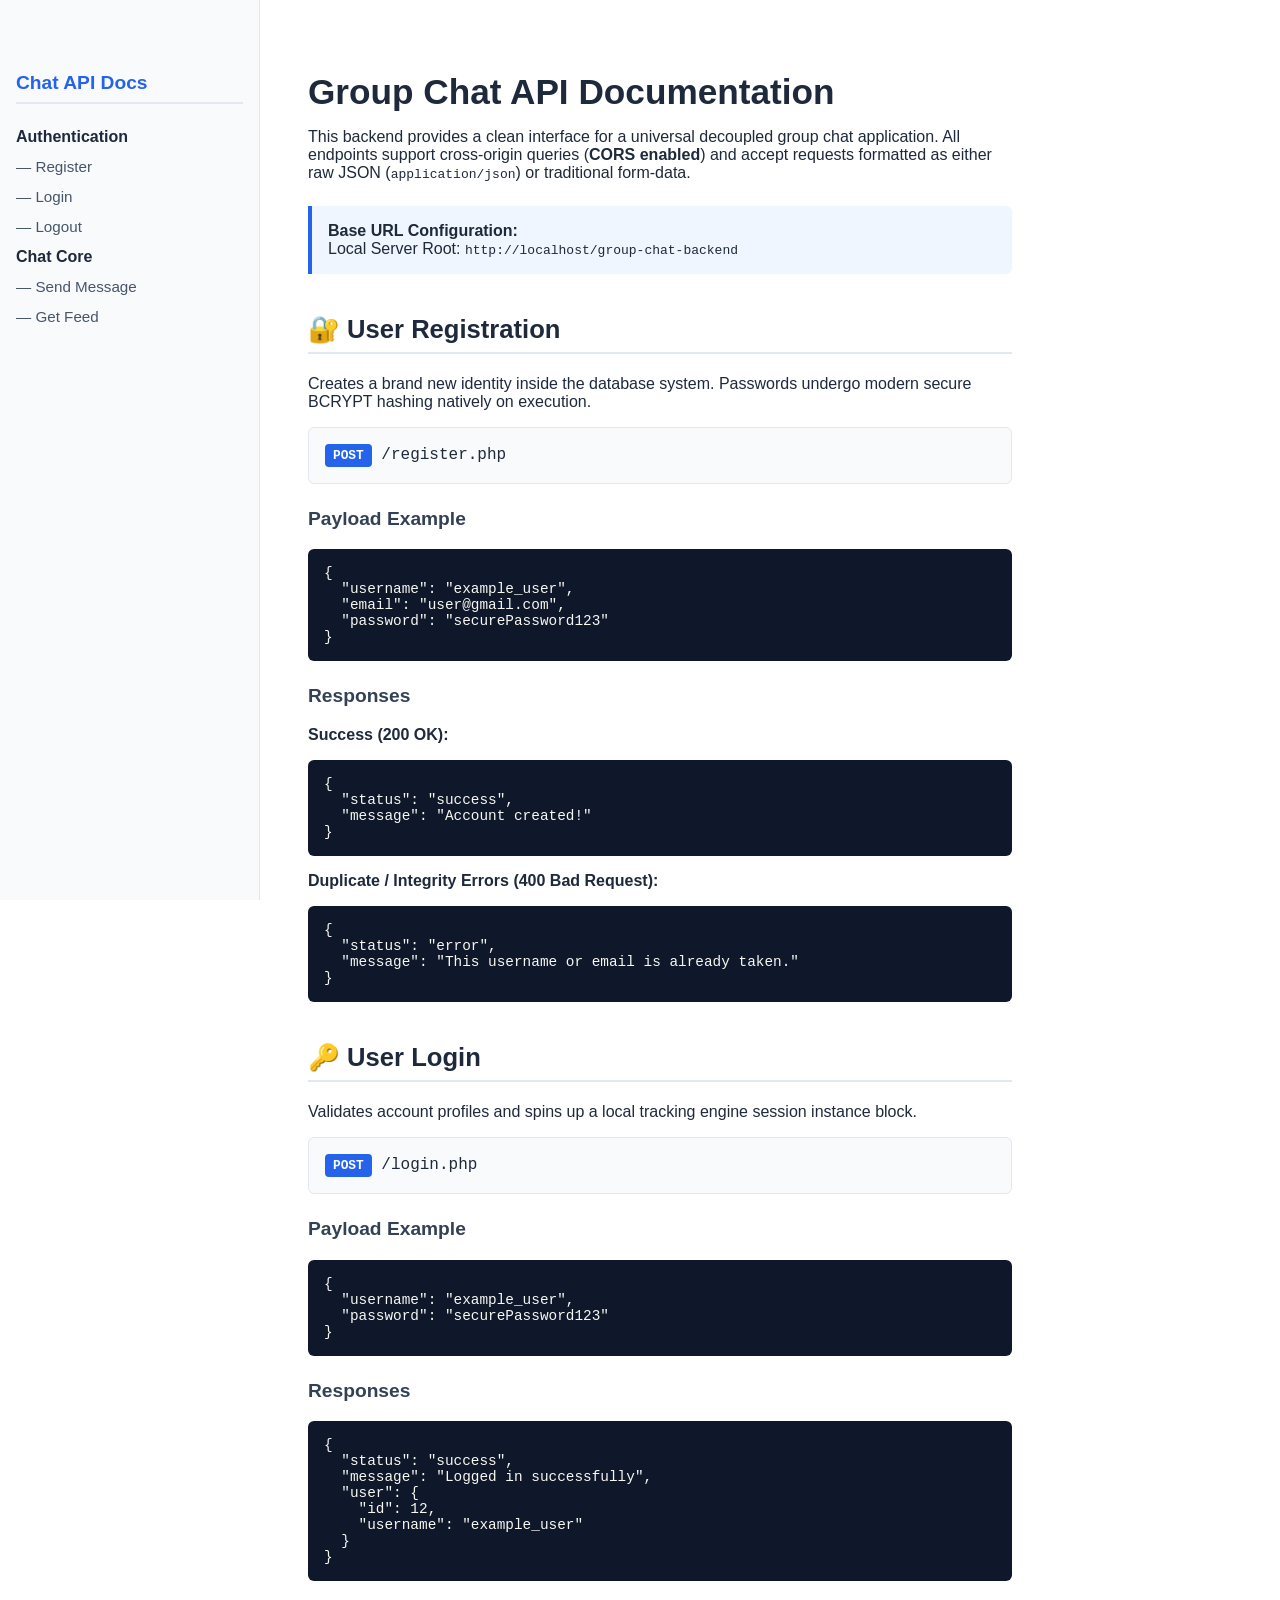
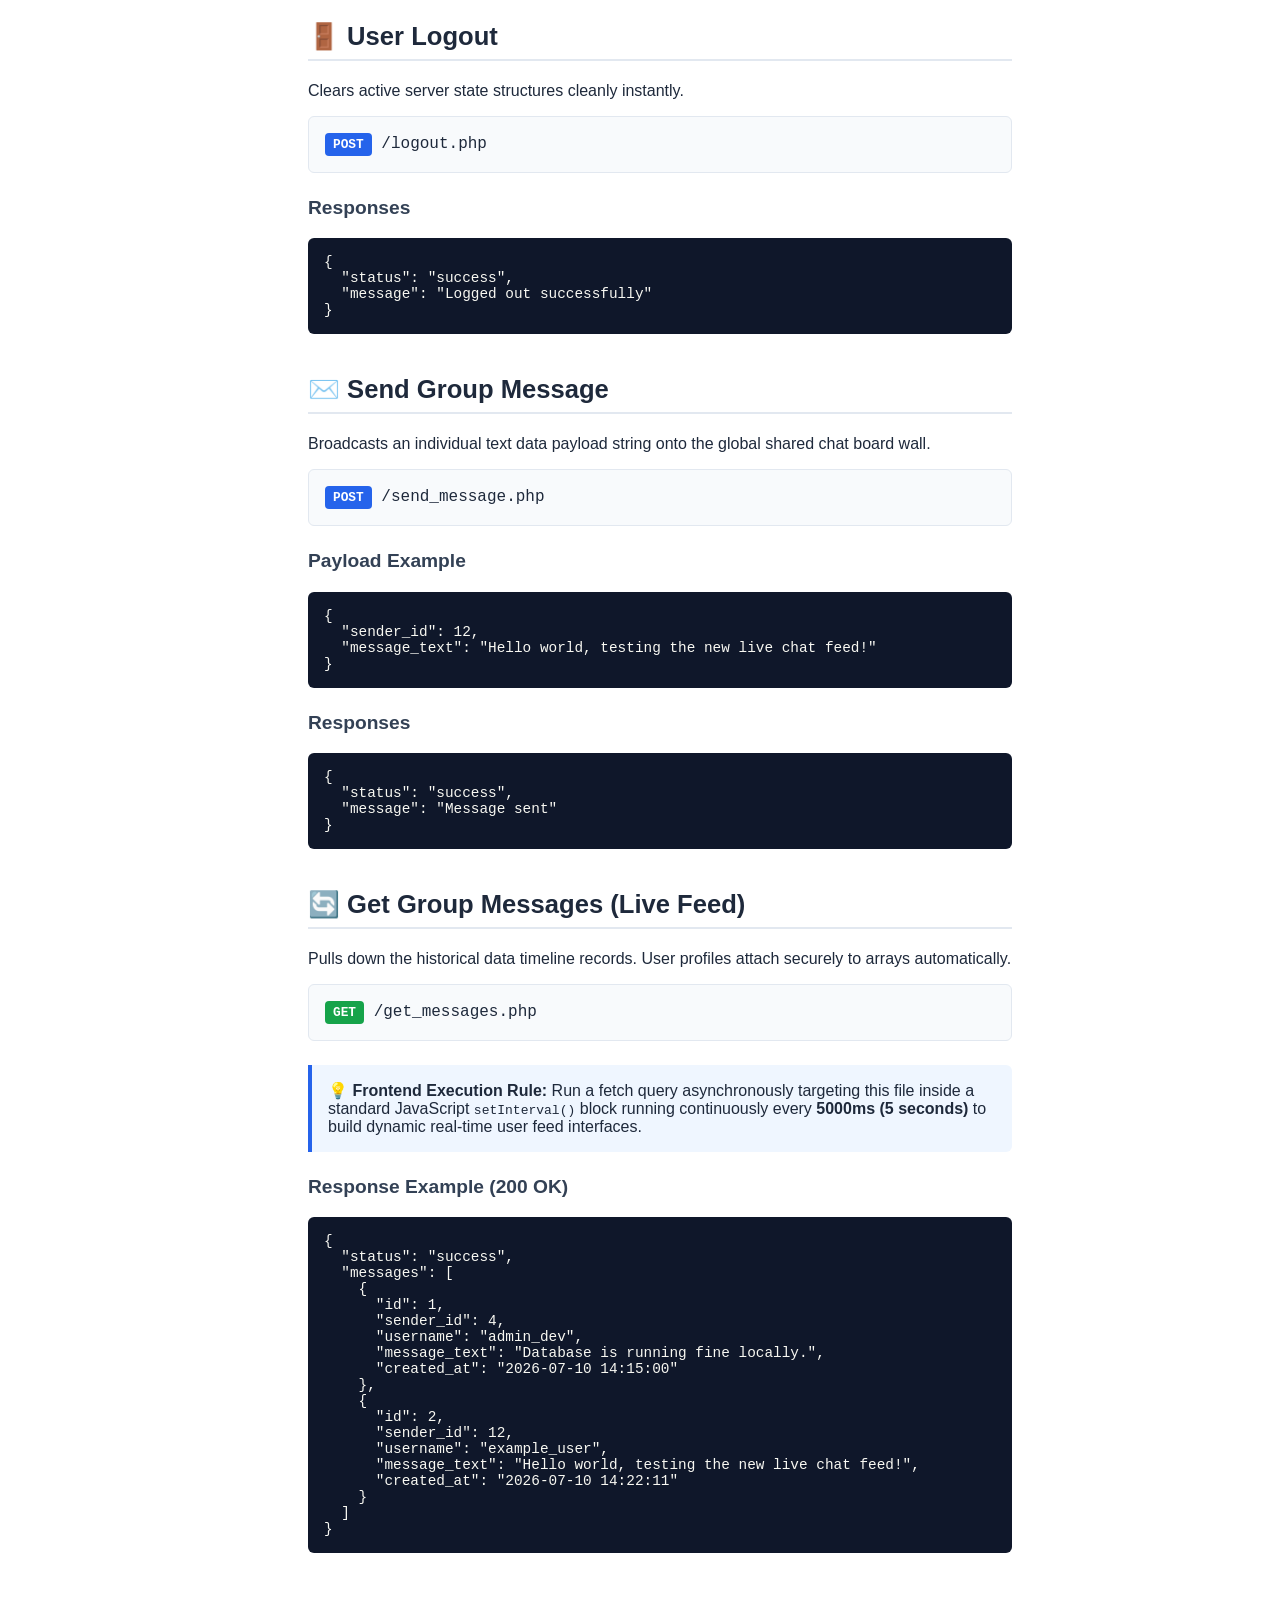
==== CHATAPP/BACKEND/api_docs.html @ 50b4d8ab "i added the document for the APIs" ====
<!DOCTYPE html>
<html lang="en">
<head>
    <meta charset="UTF-8">
    <meta name="viewport" content="width=device-width, initial-scale=1.0">
    <title>Group Chat Application — API Documentation</title>
    <style>
        :root {
            --primary: #2563eb;
            --dark: #1e293b;
            --light: #f8fafc;
            --border: #e2e8f0;
            --success: #16a34a;
            --error: #dc2626;
            --code-bg: #0f172a;
        }

        body {
            font-family: -apple-system, BlinkMacSystemFont, "Segoe UI", Roboto, sans-serif;
            margin: 0;
            padding: 0;
            color: var(--dark);
            background-color: #ffffff;
            display: flex;
        }

        /* Sidebar Navigation */
        nav {
            width: 260px;
            background-color: var(--light);
            border-right: 1px solid var(--border);
            height: 100vh;
            position: fixed;
            padding: 2rem 1rem;
            box-sizing: border-box;
        }

        nav h2 {
            font-size: 1.2rem;
            margin-bottom: 1.5rem;
            color: var(--primary);
        }

        nav ul {
            list-style: none;
            padding: 0;
            margin: 0;
        }

        nav ul li {
            margin-bottom: 0.75rem;
        }

        nav ul li a {
            text-decoration: none;
            color: #475569;
            font-size: 0.95rem;
            transition: color 0.2s;
        }

        nav ul li a:hover {
            color: var(--primary);
        }

        /* Main Content Container */
        main {
            margin-left: 260px;
            padding: 3rem;
            max-width: 800px;
            box-sizing: border-box;
        }

        h1 { font-size: 2.2rem; margin-bottom: 0.5rem; }
        h2 { font-size: 1.6rem; border-bottom: 2px solid var(--border); padding-bottom: 0.5rem; margin-top: 2.5rem; }
        h3 { font-size: 1.2rem; margin-top: 1.5rem; color: #334155; }

        .badge {
            display: inline-block;
            padding: 0.25rem 0.5rem;
            font-size: 0.8rem;
            font-weight: bold;
            border-radius: 4px;
            color: white;
            text-transform: uppercase;
        }

        .badge-post { background-color: #2563eb; }
        .badge-get { background-color: #16a34a; }

        .endpoint-block {
            background: var(--light);
            border: 1px solid var(--border);
            border-radius: 6px;
            padding: 1rem;
            margin: 1rem 0;
            font-family: monospace;
            font-size: 1rem;
        }

        pre {
            background-color: var(--code-bg);
            color: #f8f8f2;
            padding: 1rem;
            border-radius: 6px;
            overflow-x: auto;
            font-size: 0.9rem;
        }

        .note {
            background-color: #eff6ff;
            border-left: 4px solid var(--primary);
            padding: 1rem;
            margin: 1.5rem 0;
            border-radius: 0 6px 6px 0;
        }
    </style>
</head>
<body>

    <nav>
        <h2>Chat API Docs</h2>
        <ul>
            <li><strong>Authentication</strong></li>
            <li><a href="#register">— Register</a></li>
            <li><a href="#login">— Login</a></li>
            <li><a href="#logout">— Logout</a></li>
            <li><strong>Chat Core</strong></li>
            <li><a href="#send">— Send Message</a></li>
            <li><a href="#get">— Get Feed</a></li>
        </ul>
    </nav>

    <main>
        <h1>Group Chat API Documentation</h1>
        <p>This backend provides a clean interface for a universal decoupled group chat application. All endpoints support cross-origin queries (<strong>CORS enabled</strong>) and accept requests formatted as either raw JSON (<code>application/json</code>) or traditional form-data.</p>

        <div class="note">
            <strong>Base URL Configuration:</strong><br>
            Local Server Root: <code>http://localhost/group-chat-backend</code>
        </div>

        <section id="register">
            <h2>🔐 User Registration</h2>
            <p>Creates a brand new identity inside the database system. Passwords undergo modern secure BCRYPT hashing natively on execution.</p>
            
            <div class="endpoint-block">
                <span class="badge badge-post">POST</span> /register.php
            </div>

            <h3>Payload Example</h3>
            <pre>{
  "username": "example_user",
  "email": "user@gmail.com",
  "password": "securePassword123"
}</pre>

            <h3>Responses</h3>
            <p><strong>Success (200 OK):</strong></p>
            <pre>{
  "status": "success",
  "message": "Account created!"
}</pre>
            <p><strong>Duplicate / Integrity Errors (400 Bad Request):</strong></p>
            <pre>{
  "status": "error",
  "message": "This username or email is already taken."
}</pre>
        </section>

        <section id="login">
            <h2>🔑 User Login</h2>
            <p>Validates account profiles and spins up a local tracking engine session instance block.</p>
            
            <div class="endpoint-block">
                <span class="badge badge-post">POST</span> /login.php
            </div>

            <h3>Payload Example</h3>
            <pre>{
  "username": "example_user",
  "password": "securePassword123"
}</pre>

            <h3>Responses</h3>
            <pre>{
  "status": "success",
  "message": "Logged in successfully",
  "user": {
    "id": 12,
    "username": "example_user"
  }
}</pre>
        </section>

        <section id="logout">
            <h2>🚪 User Logout</h2>
            <p>Clears active server state structures cleanly instantly.</p>
            
            <div class="endpoint-block">
                <span class="badge badge-post">POST</span> /logout.php
            </div>

            <h3>Responses</h3>
            <pre>{
  "status": "success",
  "message": "Logged out successfully"
}</pre>
        </section>

        <section id="send">
            <h2>✉️ Send Group Message</h2>
            <p>Broadcasts an individual text data payload string onto the global shared chat board wall.</p>
            
            <div class="endpoint-block">
                <span class="badge badge-post">POST</span> /send_message.php
            </div>

            <h3>Payload Example</h3>
            <pre>{
  "sender_id": 12,
  "message_text": "Hello world, testing the new live chat feed!"
}</pre>

            <h3>Responses</h3>
            <pre>{
  "status": "success",
  "message": "Message sent"
}</pre>
        </section>

        <section id="get">
            <h2>🔄 Get Group Messages (Live Feed)</h2>
            <p>Pulls down the historical data timeline records. User profiles attach securely to arrays automatically.</p>
            
            <div class="endpoint-block">
                <span class="badge badge-get">GET</span> /get_messages.php
            </div>

            <div class="note">
                <strong>💡 Frontend Execution Rule:</strong> Run a fetch query asynchronously targeting this file inside a standard JavaScript <code>setInterval()</code> block running continuously every <strong>5000ms (5 seconds)</strong> to build dynamic real-time user feed interfaces.
            </div>

            <h3>Response Example (200 OK)</h3>
            <pre>{
  "status": "success",
  "messages": [
    {
      "id": 1,
      "sender_id": 4,
      "username": "admin_dev",
      "message_text": "Database is running fine locally.",
      "created_at": "2026-07-10 14:15:00"
    },
    {
      "id": 2,
      "sender_id": 12,
      "username": "example_user",
      "message_text": "Hello world, testing the new live chat feed!",
      "created_at": "2026-07-10 14:22:11"
    }
  ]
}</pre>
        </section>
    </main>

</body>
</html>
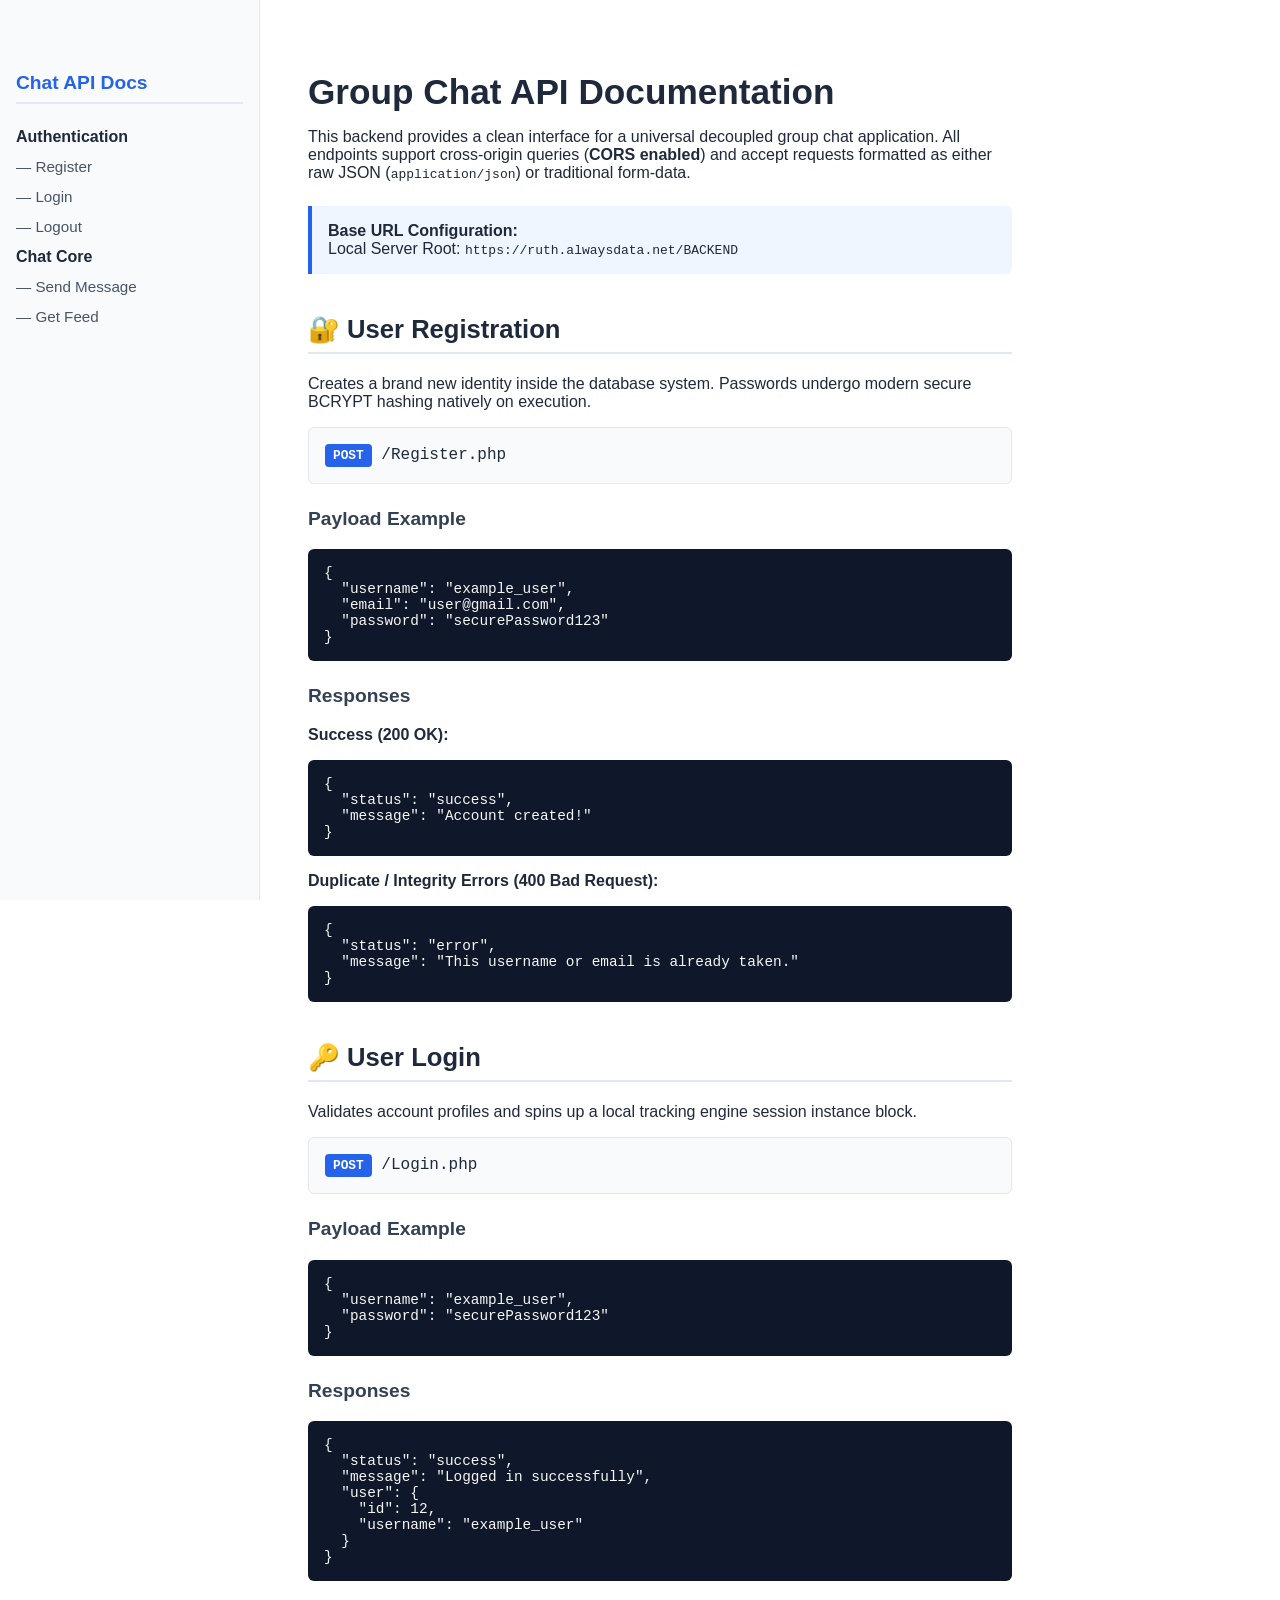
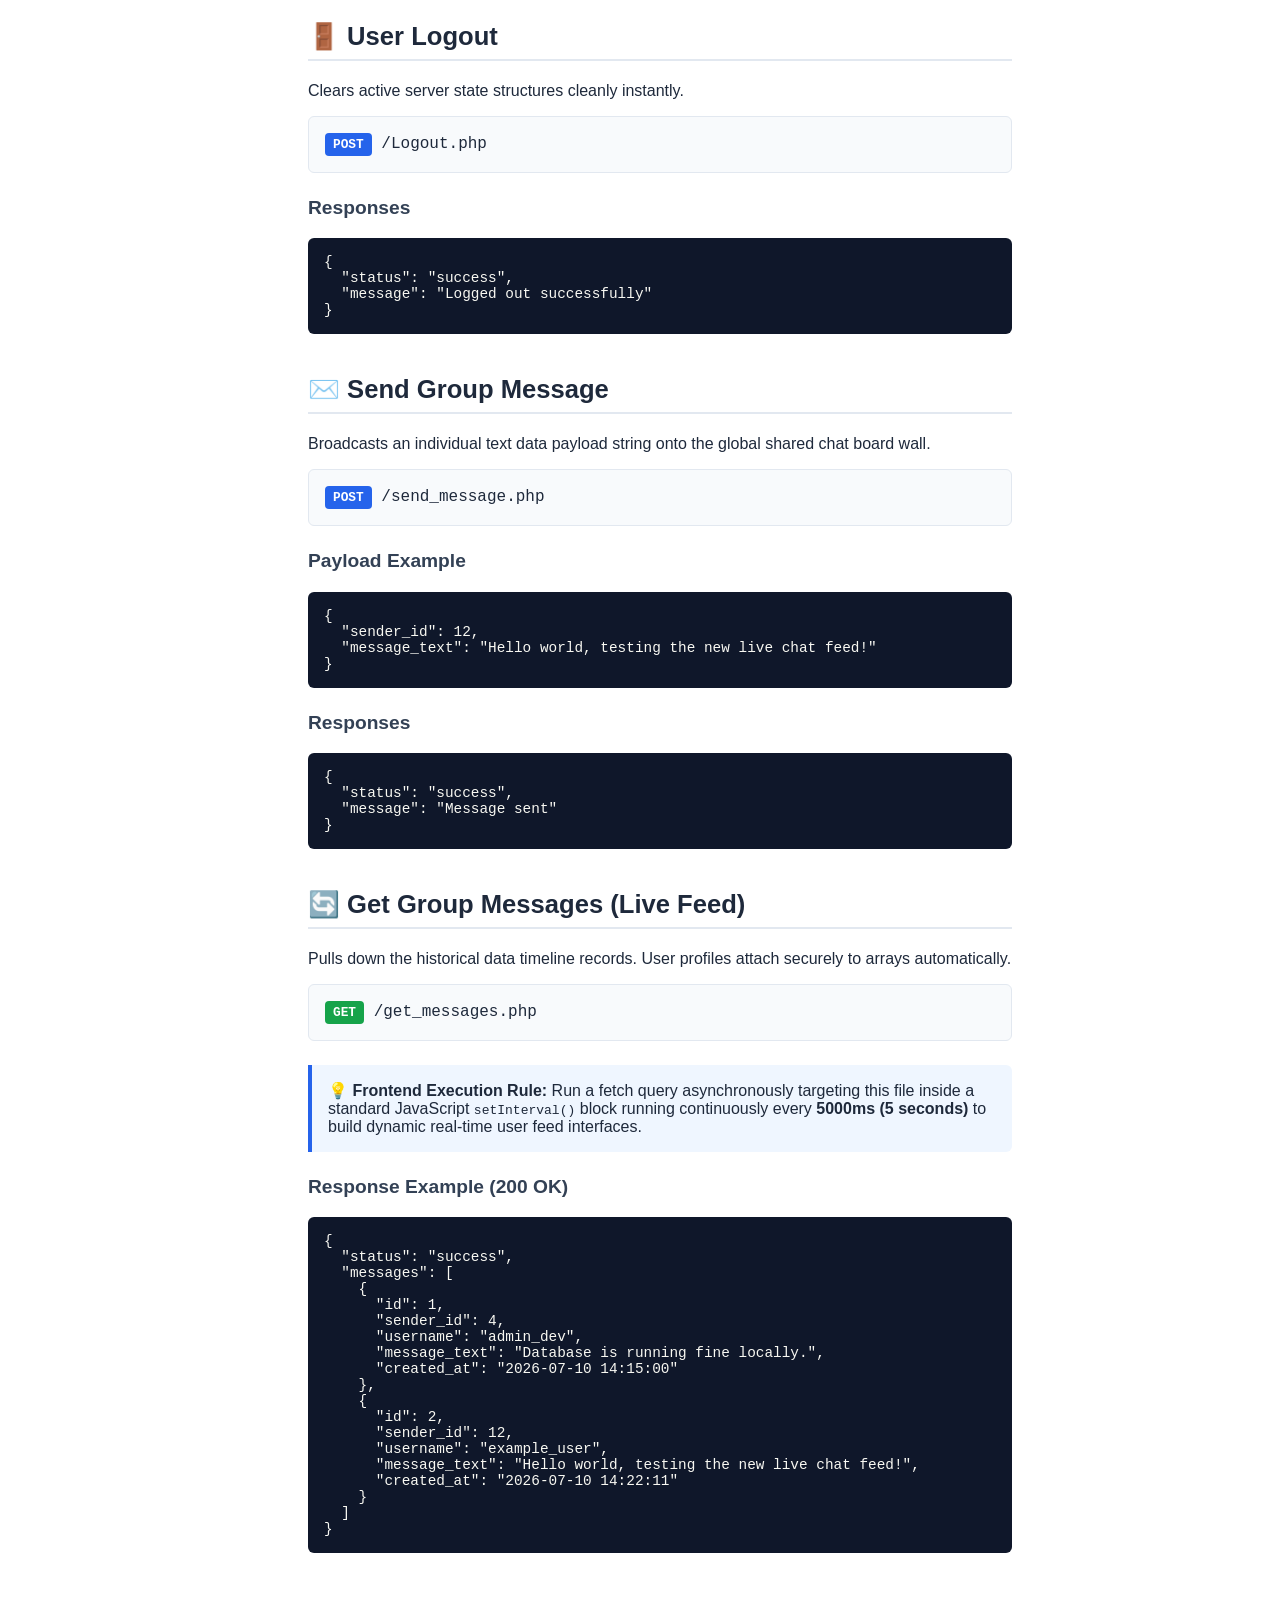
==== commit abecf958: "i modified the backend, while creating the frontend folder, which contains the html,css and js" ====
--- a/CHATAPP/BACKEND/api_docs.html
+++ b/CHATAPP/BACKEND/api_docs.html
@@ -121,9 +121,9 @@
         <h2>Chat API Docs</h2>
         <ul>
             <li><strong>Authentication</strong></li>
-            <li><a href="#register">— Register</a></li>
-            <li><a href="#login">— Login</a></li>
-            <li><a href="#logout">— Logout</a></li>
+            <li><a href="#Register">— Register</a></li>
+            <li><a href="#Login">— Login</a></li>
+            <li><a href="#Logout">— Logout</a></li>
             <li><strong>Chat Core</strong></li>
             <li><a href="#send">— Send Message</a></li>
             <li><a href="#get">— Get Feed</a></li>
@@ -136,7 +136,7 @@
 
         <div class="note">
             <strong>Base URL Configuration:</strong><br>
-            Local Server Root: <code>http://localhost/group-chat-backend</code>
+            Local Server Root: <code>https://ruth.alwaysdata.net/BACKEND</code>
         </div>
 
         <section id="register">
@@ -144,7 +144,7 @@
             <p>Creates a brand new identity inside the database system. Passwords undergo modern secure BCRYPT hashing natively on execution.</p>
             
             <div class="endpoint-block">
-                <span class="badge badge-post">POST</span> /register.php
+                <span class="badge badge-post">POST</span> /Register.php
             </div>
 
             <h3>Payload Example</h3>
@@ -172,7 +172,7 @@
             <p>Validates account profiles and spins up a local tracking engine session instance block.</p>
             
             <div class="endpoint-block">
-                <span class="badge badge-post">POST</span> /login.php
+                <span class="badge badge-post">POST</span> /Login.php
             </div>
 
             <h3>Payload Example</h3>
@@ -197,7 +197,7 @@
             <p>Clears active server state structures cleanly instantly.</p>
             
             <div class="endpoint-block">
-                <span class="badge badge-post">POST</span> /logout.php
+                <span class="badge badge-post">POST</span> /Logout.php
             </div>
 
             <h3>Responses</h3>
